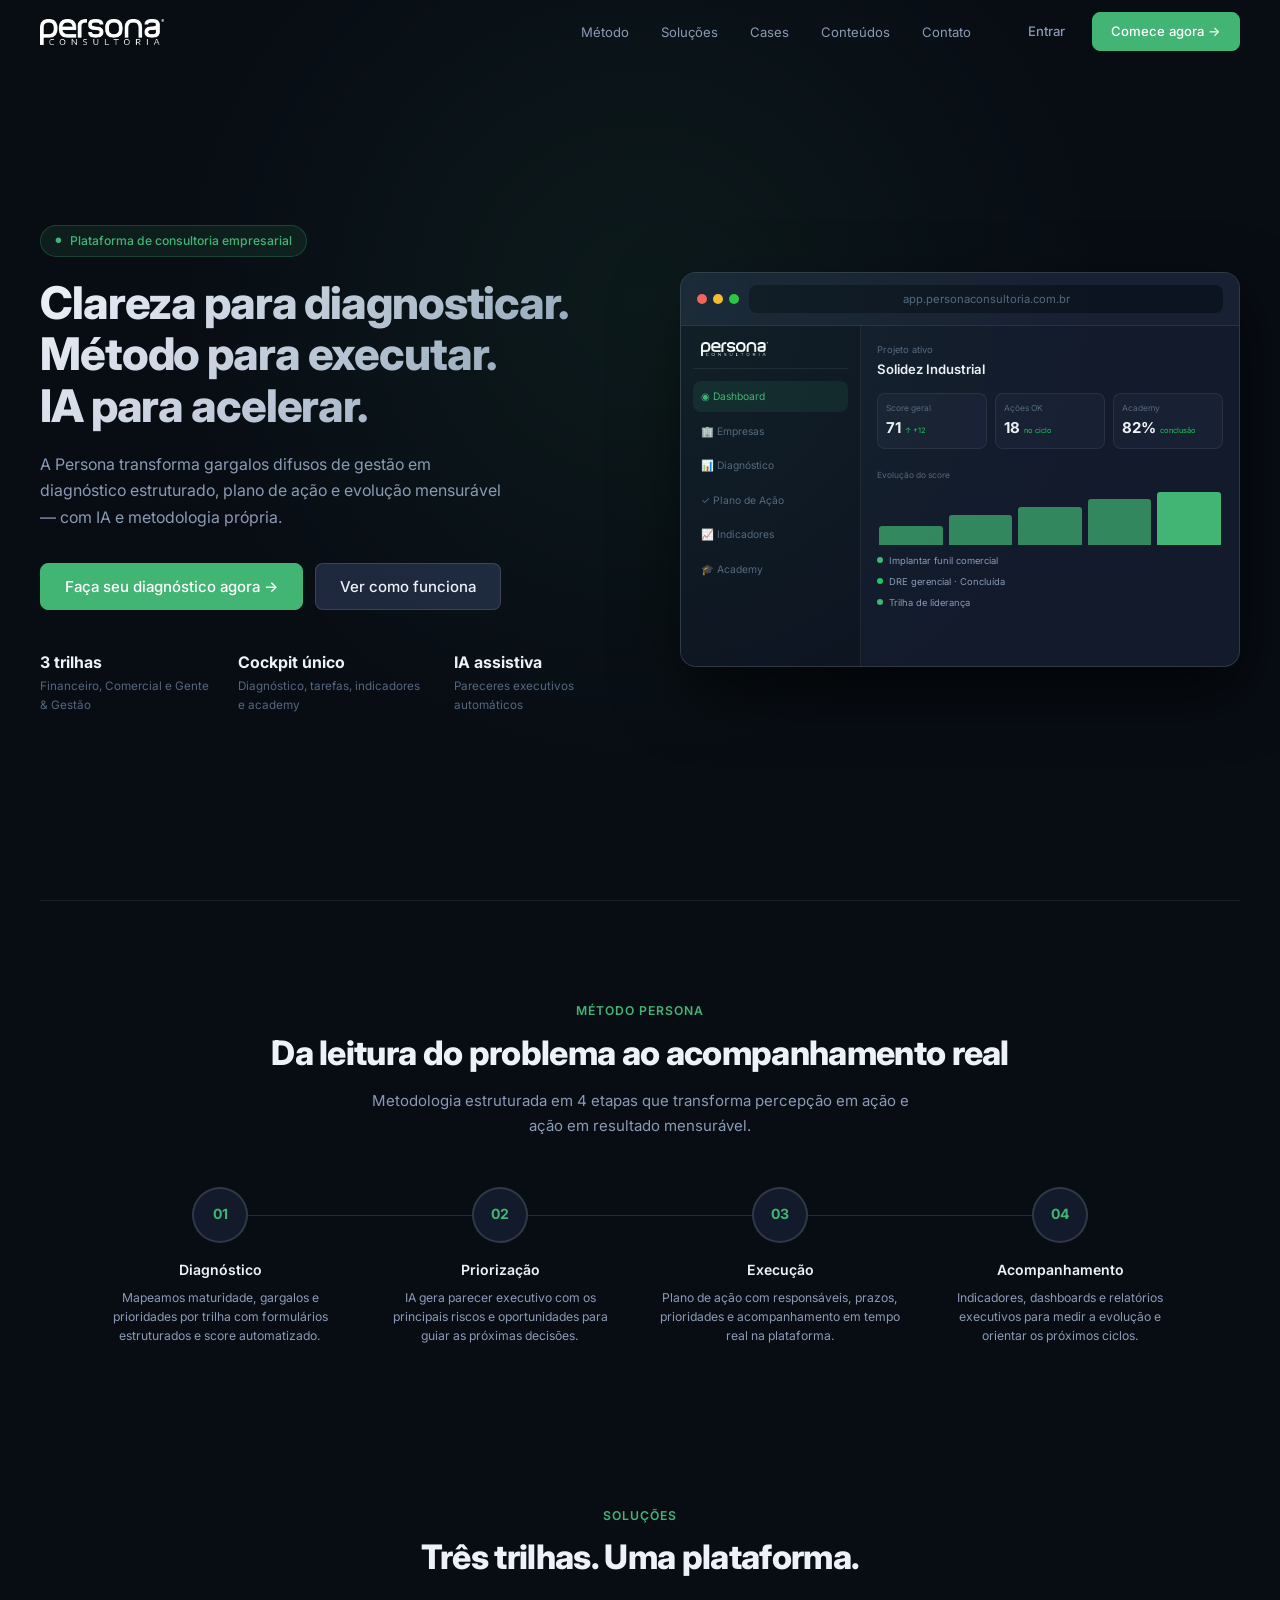
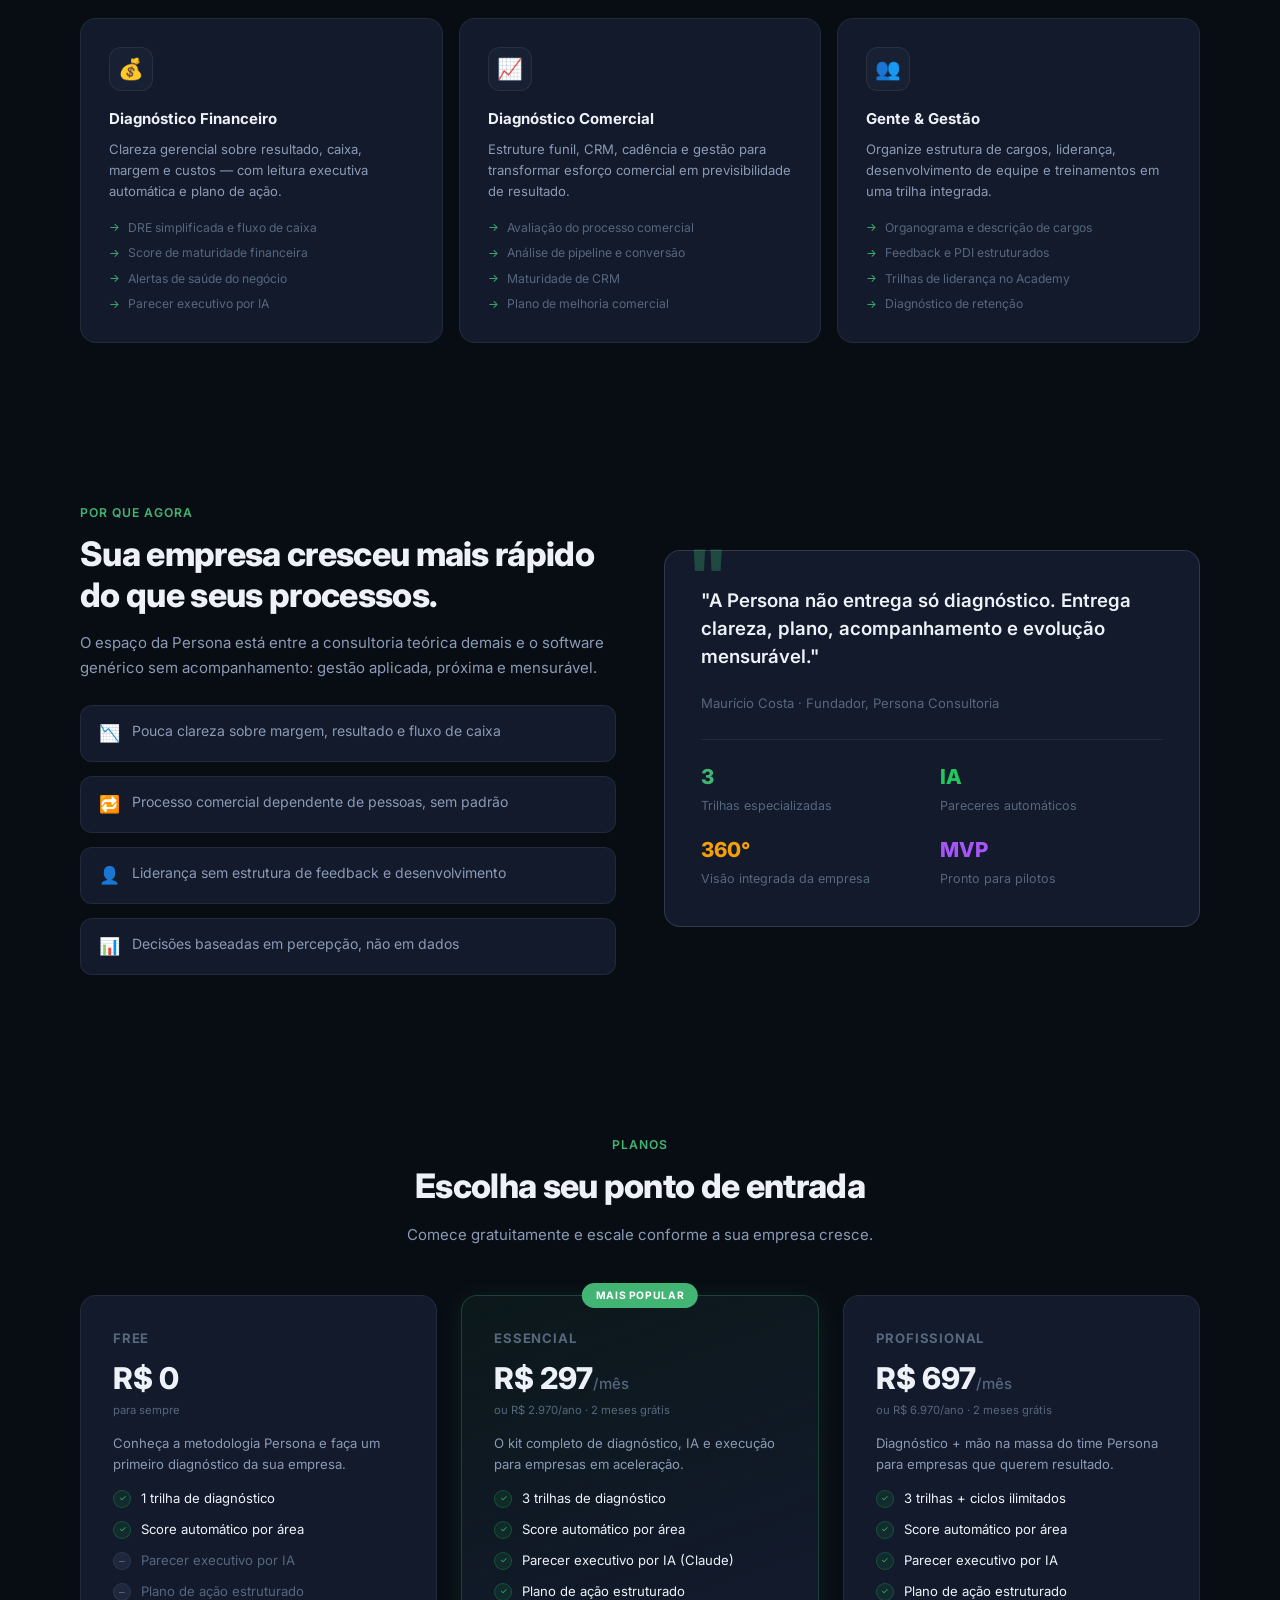
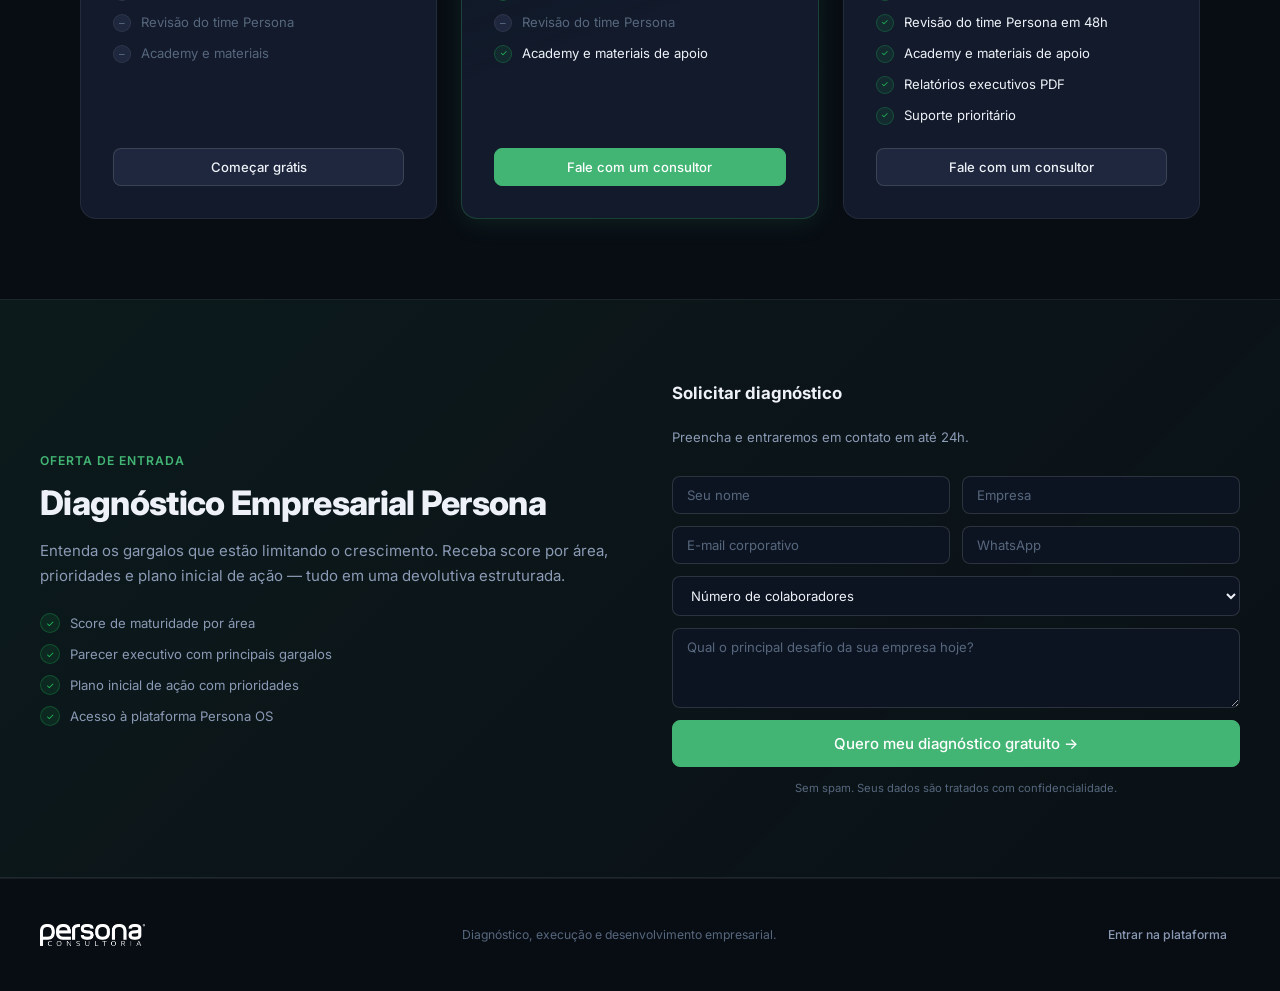
==== index.html @ 01ab0522 "Primeira versão" ====
<!DOCTYPE html>
<html lang="pt-BR">
<head>
  <meta charset="UTF-8" />
  <meta name="viewport" content="width=device-width, initial-scale=1.0" />
  <title>Persona Consultoria | Diagnóstico, Execução e Desenvolvimento Empresarial</title>
  <link rel="stylesheet" href="css/base.css" />
  <link rel="stylesheet" href="css/landing.css" />
</head>
<body class="landing-body">

  <nav class="nav" id="main-nav">
    <div class="nav-logo">
      <img src="logo-Consultoria-BRANCO.png" alt="Persona Consultoria" style="height:26px;width:auto" />
    </div>
    <div class="nav-links">
      <button class="nav-link">Método</button>
      <button class="nav-link">Soluções</button>
      <button class="nav-link">Cases</button>
      <button class="nav-link">Conteúdos</button>
      <button class="nav-link" onclick="document.getElementById('contato').scrollIntoView({behavior:'smooth'})">Contato</button>
    </div>
    <div class="nav-actions">
      <a class="btn btn-ghost" href="login.html">Entrar</a>
      <a class="btn btn-primary" href="#contato" onclick="document.getElementById('contato').scrollIntoView({behavior:'smooth'});return false;">Comece agora →</a>
    </div>
  </nav>

  <!-- HERO -->
  <section class="hero">
    <div class="hero-inner">
      <div>
        <div class="hero-eyebrow">Plataforma de consultoria empresarial</div>
        <h1 class="hero-h1">Clareza para diagnosticar.<br>Método para executar.<br>IA para acelerar.</h1>
        <p class="hero-sub">A Persona transforma gargalos difusos de gestão em diagnóstico estruturado, plano de ação e evolução mensurável — com IA e metodologia própria.</p>
        <div class="hero-actions">
          <a class="btn btn-primary btn-lg" href="#contato" onclick="document.getElementById('contato').scrollIntoView({behavior:'smooth'});return false;">Faça seu diagnóstico agora →</a>
          <button class="btn btn-secondary btn-lg" onclick="document.getElementById('metodo').scrollIntoView({behavior:'smooth'})">Ver como funciona</button>
        </div>
        <ul class="hero-metrics">
          <li><strong>3 trilhas</strong><span>Financeiro, Comercial e Gente & Gestão</span></li>
          <li><strong>Cockpit único</strong><span>Diagnóstico, tarefas, indicadores e academy</span></li>
          <li><strong>IA assistiva</strong><span>Pareceres executivos automáticos</span></li>
        </ul>
      </div>
      <div class="hero-panel">
        <div class="product-window">
          <div class="window-chrome">
            <div class="window-dots"><span></span><span></span><span></span></div>
            <div class="window-url">app.personaconsultoria.com.br</div>
          </div>
          <div class="window-body">
            <div class="mock-app">
              <aside class="mock-sidebar">
                <div class="mock-logo">
                  <img src="logo-Consultoria-BRANCO.png" alt="Persona" style="height:14px;width:auto" />
                </div>
                <div class="mock-nav-item active">◉ Dashboard</div>
                <div class="mock-nav-item">🏢 Empresas</div>
                <div class="mock-nav-item">📊 Diagnóstico</div>
                <div class="mock-nav-item">✓ Plano de Ação</div>
                <div class="mock-nav-item">📈 Indicadores</div>
                <div class="mock-nav-item">🎓 Academy</div>
              </aside>
              <div class="mock-content">
                <div class="mock-header">
                  <small>Projeto ativo</small>
                  <strong>Solidez Industrial</strong>
                </div>
                <div class="mock-stats">
                  <div class="mock-stat">
                    <small>Score geral</small>
                    <strong>71</strong>
                    <span>↑ +12</span>
                  </div>
                  <div class="mock-stat">
                    <small>Ações OK</small>
                    <strong>18</strong>
                    <span>no ciclo</span>
                  </div>
                  <div class="mock-stat">
                    <small>Academy</small>
                    <strong>82%</strong>
                    <span>conclusão</span>
                  </div>
                </div>
                <div class="mock-bar-chart">
                  <small>Evolução do score</small>
                  <div class="mock-bars">
                    <span style="height:32%"></span>
                    <span style="height:50%"></span>
                    <span style="height:63%"></span>
                    <span style="height:76%"></span>
                    <span style="height:88%"></span>
                  </div>
                </div>
                <div class="mock-task-list">
                  <div class="mock-task"><div class="mock-task-dot"></div>Implantar funil comercial</div>
                  <div class="mock-task"><div class="mock-task-dot" style="background:var(--green)"></div>DRE gerencial · Concluída</div>
                  <div class="mock-task"><div class="mock-task-dot"></div>Trilha de liderança</div>
                </div>
              </div>
            </div>
          </div>
        </div>
      </div>
    </div>
  </section>

  <!-- MÉTODO -->
  <div id="metodo"></div>
  <div style="max-width:1200px;margin:0 auto;padding:0 40px 20px;border-top:1px solid var(--border)"></div>
  <div class="section section-center">
    <div class="section-eyebrow">Método Persona</div>
    <h2 class="section-title">Da leitura do problema ao acompanhamento real</h2>
    <p class="section-sub">Metodologia estruturada em 4 etapas que transforma percepção em ação e ação em resultado mensurável.</p>
    <div class="method-steps">
      <div class="step">
        <div class="step-num">01</div>
        <h4>Diagnóstico</h4>
        <p>Mapeamos maturidade, gargalos e prioridades por trilha com formulários estruturados e score automatizado.</p>
      </div>
      <div class="step">
        <div class="step-num">02</div>
        <h4>Priorização</h4>
        <p>IA gera parecer executivo com os principais riscos e oportunidades para guiar as próximas decisões.</p>
      </div>
      <div class="step">
        <div class="step-num">03</div>
        <h4>Execução</h4>
        <p>Plano de ação com responsáveis, prazos, prioridades e acompanhamento em tempo real na plataforma.</p>
      </div>
      <div class="step">
        <div class="step-num">04</div>
        <h4>Acompanhamento</h4>
        <p>Indicadores, dashboards e relatórios executivos para medir a evolução e orientar os próximos ciclos.</p>
      </div>
    </div>
  </div>

  <!-- SOLUÇÕES -->
  <div class="section">
    <div class="section-eyebrow" style="text-align:center">Soluções</div>
    <h2 class="section-title" style="text-align:center">Três trilhas. Uma plataforma.</h2>
    <div class="solutions-grid">
      <div class="solution-card">
        <div class="solution-icon">💰</div>
        <h3>Diagnóstico Financeiro</h3>
        <p>Clareza gerencial sobre resultado, caixa, margem e custos — com leitura executiva automática e plano de ação.</p>
        <ul class="solution-features">
          <li>DRE simplificada e fluxo de caixa</li>
          <li>Score de maturidade financeira</li>
          <li>Alertas de saúde do negócio</li>
          <li>Parecer executivo por IA</li>
        </ul>
      </div>
      <div class="solution-card">
        <div class="solution-icon">📈</div>
        <h3>Diagnóstico Comercial</h3>
        <p>Estruture funil, CRM, cadência e gestão para transformar esforço comercial em previsibilidade de resultado.</p>
        <ul class="solution-features">
          <li>Avaliação do processo comercial</li>
          <li>Análise de pipeline e conversão</li>
          <li>Maturidade de CRM</li>
          <li>Plano de melhoria comercial</li>
        </ul>
      </div>
      <div class="solution-card">
        <div class="solution-icon">👥</div>
        <h3>Gente & Gestão</h3>
        <p>Organize estrutura de cargos, liderança, desenvolvimento de equipe e treinamentos em uma trilha integrada.</p>
        <ul class="solution-features">
          <li>Organograma e descrição de cargos</li>
          <li>Feedback e PDI estruturados</li>
          <li>Trilhas de liderança no Academy</li>
          <li>Diagnóstico de retenção</li>
        </ul>
      </div>
    </div>
  </div>

  <!-- POR QUE -->
  <div class="why-section">
    <div>
      <div class="section-eyebrow">Por que agora</div>
      <h2 class="section-title">Sua empresa cresceu mais rápido do que seus processos.</h2>
      <p style="color:var(--text-2);line-height:1.65;margin-bottom:20px">O espaço da Persona está entre a consultoria teórica demais e o software genérico sem acompanhamento: gestão aplicada, próxima e mensurável.</p>
      <ul class="why-pains">
        <li><span>📉</span>Pouca clareza sobre margem, resultado e fluxo de caixa</li>
        <li><span>🔁</span>Processo comercial dependente de pessoas, sem padrão</li>
        <li><span>👤</span>Liderança sem estrutura de feedback e desenvolvimento</li>
        <li><span>📊</span>Decisões baseadas em percepção, não em dados</li>
      </ul>
    </div>
    <div class="why-quote">
      <blockquote>"A Persona não entrega só diagnóstico. Entrega clareza, plano, acompanhamento e evolução mensurável."</blockquote>
      <cite>Maurício Costa · Fundador, Persona Consultoria</cite>
      <div style="margin-top:24px;padding-top:20px;border-top:1px solid var(--border)">
        <div style="display:grid;grid-template-columns:1fr 1fr;gap:16px">
          <div><strong style="font-size:1.375rem;font-weight:800;color:var(--accent)">3</strong><br><small style="color:var(--text-3)">Trilhas especializadas</small></div>
          <div><strong style="font-size:1.375rem;font-weight:800;color:var(--green)">IA</strong><br><small style="color:var(--text-3)">Pareceres automáticos</small></div>
          <div><strong style="font-size:1.375rem;font-weight:800;color:var(--yellow)">360°</strong><br><small style="color:var(--text-3)">Visão integrada da empresa</small></div>
          <div><strong style="font-size:1.375rem;font-weight:800;color:var(--purple)">MVP</strong><br><small style="color:var(--text-3)">Pronto para pilotos</small></div>
        </div>
      </div>
    </div>
  </div>

  <!-- PRICING -->
  <div class="pricing-section">
    <div class="section-eyebrow" style="text-align:center">Planos</div>
    <h2 class="section-title" style="text-align:center">Escolha seu ponto de entrada</h2>
    <p class="section-sub" style="text-align:center">Comece gratuitamente e escale conforme a sua empresa cresce.</p>
    <div class="pricing-grid">

      <div class="pricing-card">
        <div class="plan-name">Free</div>
        <div class="plan-price">R$ 0</div>
        <div class="plan-period">para sempre</div>
        <p class="plan-desc">Conheça a metodologia Persona e faça um primeiro diagnóstico da sua empresa.</p>
        <ul class="plan-features">
          <li class="ok">1 trilha de diagnóstico</li>
          <li class="ok">Score automático por área</li>
          <li class="no">Parecer executivo por IA</li>
          <li class="no">Plano de ação estruturado</li>
          <li class="no">Revisão do time Persona</li>
          <li class="no">Academy e materiais</li>
        </ul>
        <a class="btn btn-secondary" style="width:100%;justify-content:center" href="login.html">Começar grátis</a>
      </div>

      <div class="pricing-card featured">
        <div class="plan-badge">Mais popular</div>
        <div class="plan-name">Essencial</div>
        <div class="plan-price">R$ 297<span>/mês</span></div>
        <div class="plan-period">ou R$ 2.970/ano · 2 meses grátis</div>
        <p class="plan-desc">O kit completo de diagnóstico, IA e execução para empresas em aceleração.</p>
        <ul class="plan-features">
          <li class="ok">3 trilhas de diagnóstico</li>
          <li class="ok">Score automático por área</li>
          <li class="ok">Parecer executivo por IA (Claude)</li>
          <li class="ok">Plano de ação estruturado</li>
          <li class="no">Revisão do time Persona</li>
          <li class="ok">Academy e materiais de apoio</li>
        </ul>
        <a class="btn btn-primary" style="width:100%;justify-content:center" href="#contato" onclick="document.getElementById('contato').scrollIntoView({behavior:'smooth'});return false;">Fale com um consultor</a>
      </div>

      <div class="pricing-card">
        <div class="plan-name">Profissional</div>
        <div class="plan-price">R$ 697<span>/mês</span></div>
        <div class="plan-period">ou R$ 6.970/ano · 2 meses grátis</div>
        <p class="plan-desc">Diagnóstico + mão na massa do time Persona para empresas que querem resultado.</p>
        <ul class="plan-features">
          <li class="ok">3 trilhas + ciclos ilimitados</li>
          <li class="ok">Score automático por área</li>
          <li class="ok">Parecer executivo por IA</li>
          <li class="ok">Plano de ação estruturado</li>
          <li class="ok">Revisão do time Persona em 48h</li>
          <li class="ok">Academy e materiais de apoio</li>
          <li class="ok">Relatórios executivos PDF</li>
          <li class="ok">Suporte prioritário</li>
        </ul>
        <a class="btn btn-secondary" style="width:100%;justify-content:center" href="#contato" onclick="document.getElementById('contato').scrollIntoView({behavior:'smooth'});return false;">Fale com um consultor</a>
      </div>

    </div>
  </div>

  <!-- CTA BAND -->
  <div class="cta-band" id="contato">
    <div class="cta-inner">
      <div>
        <div class="section-eyebrow">Oferta de entrada</div>
        <h2 class="section-title">Diagnóstico Empresarial Persona</h2>
        <p style="color:var(--text-2);line-height:1.65;margin-bottom:24px">Entenda os gargalos que estão limitando o crescimento. Receba score por área, prioridades e plano inicial de ação — tudo em uma devolutiva estruturada.</p>
        <ul style="list-style:none;display:flex;flex-direction:column;gap:10px">
          <li style="display:flex;align-items:center;gap:10px;font-size:.875rem;color:var(--text-2)">
            <span style="width:20px;height:20px;background:var(--green-bg);border:1px solid var(--green-border);border-radius:50%;display:inline-flex;align-items:center;justify-content:center;font-size:.625rem;color:var(--green)">✓</span>
            Score de maturidade por área
          </li>
          <li style="display:flex;align-items:center;gap:10px;font-size:.875rem;color:var(--text-2)">
            <span style="width:20px;height:20px;background:var(--green-bg);border:1px solid var(--green-border);border-radius:50%;display:inline-flex;align-items:center;justify-content:center;font-size:.625rem;color:var(--green)">✓</span>
            Parecer executivo com principais gargalos
          </li>
          <li style="display:flex;align-items:center;gap:10px;font-size:.875rem;color:var(--text-2)">
            <span style="width:20px;height:20px;background:var(--green-bg);border:1px solid var(--green-border);border-radius:50%;display:inline-flex;align-items:center;justify-content:center;font-size:.625rem;color:var(--green)">✓</span>
            Plano inicial de ação com prioridades
          </li>
          <li style="display:flex;align-items:center;gap:10px;font-size:.875rem;color:var(--text-2)">
            <span style="width:20px;height:20px;background:var(--green-bg);border:1px solid var(--green-border);border-radius:50%;display:inline-flex;align-items:center;justify-content:center;font-size:.625rem;color:var(--green)">✓</span>
            Acesso à plataforma Persona OS
          </li>
        </ul>
      </div>
      <form class="cta-form" onsubmit="handleLeadForm(event)">
        <h3 style="font-size:1.125rem;font-weight:700;margin-bottom:8px">Solicitar diagnóstico</h3>
        <p style="font-size:.875rem;color:var(--text-2);margin-bottom:16px">Preencha e entraremos em contato em até 24h.</p>
        <div class="cta-form-row">
          <input class="form-input" type="text" placeholder="Seu nome" required />
          <input class="form-input" type="text" placeholder="Empresa" required />
        </div>
        <div class="cta-form-row">
          <input class="form-input" type="email" placeholder="E-mail corporativo" required />
          <input class="form-input" type="tel" placeholder="WhatsApp" />
        </div>
        <select class="form-input">
          <option value="">Número de colaboradores</option>
          <option>Até 10</option>
          <option>11 a 50</option>
          <option>51 a 150</option>
          <option>Acima de 150</option>
        </select>
        <textarea class="form-input" placeholder="Qual o principal desafio da sua empresa hoje?" rows="3"></textarea>
        <button type="submit" class="btn btn-primary btn-lg" style="width:100%;justify-content:center">Quero meu diagnóstico gratuito →</button>
        <p style="font-size:.75rem;color:var(--text-3);text-align:center">Sem spam. Seus dados são tratados com confidencialidade.</p>
      </form>
    </div>
  </div>

  <!-- FOOTER -->
  <footer class="footer">
    <div class="footer-logo">
      <img src="logo-Consultoria-BRANCO.png" alt="Persona Consultoria" style="height:22px;width:auto" />
    </div>
    <p>Diagnóstico, execução e desenvolvimento empresarial.</p>
    <div style="display:flex;gap:16px">
      <a class="btn btn-ghost btn-sm" href="login.html">Entrar na plataforma</a>
    </div>
  </footer>

  <div class="toast-container" id="toast-container"></div>

  <script>
    window.addEventListener('scroll', function() {
      var nav = document.getElementById('main-nav');
      nav.classList.toggle('scrolled', window.scrollY > 20);
    });

    function handleLeadForm(e) {
      e.preventDefault();
      var toast = document.createElement('div');
      toast.className = 'toast toast-success';
      toast.textContent = 'Recebemos sua solicitação! Entraremos em contato em até 24h.';
      document.getElementById('toast-container').appendChild(toast);
      setTimeout(function(){ toast.remove(); }, 5000);
      e.target.reset();
    }
  </script>
</body>
</html>
---- css/base.css ----
@import url('https://fonts.googleapis.com/css2?family=Inter:wght@300;400;500;600;700;800&display=swap');

:root {
  /* Backgrounds */
  --bg-0: #080d14;
  --bg-1: #0d1421;
  --bg-2: #121a2b;
  --bg-3: #182033;
  --bg-4: #1e273d;
  --bg-hover: rgba(255,255,255,0.04);

  /* Borders */
  --border: rgba(255,255,255,0.07);
  --border-strong: rgba(255,255,255,0.13);
  --border-accent: rgba(66,181,116,0.4);

  /* Text */
  --text-1: #eef2f8;
  --text-2: #8b9ab5;
  --text-3: #56677e;

  /* Accent — Persona green */
  --accent: #42b574;
  --accent-dim: #33a363;
  --accent-bg: rgba(66,181,116,0.1);
  --accent-border: rgba(66,181,116,0.25);

  /* Semantic */
  --green: #22c55e;
  --green-bg: rgba(34,197,94,0.1);
  --green-border: rgba(34,197,94,0.25);

  --yellow: #f59e0b;
  --yellow-bg: rgba(245,158,11,0.1);
  --yellow-border: rgba(245,158,11,0.25);

  --red: #ef4444;
  --red-bg: rgba(239,68,68,0.1);
  --red-border: rgba(239,68,68,0.25);

  --orange: #f97316;
  --orange-bg: rgba(249,115,22,0.1);
  --orange-border: rgba(249,115,22,0.25);

  --purple: #a855f7;
  --purple-bg: rgba(168,85,247,0.1);

  /* Typography */
  --font: 'Inter', -apple-system, BlinkMacSystemFont, sans-serif;

  /* Radius */
  --r-sm: 4px;
  --r: 8px;
  --r-lg: 12px;
  --r-xl: 16px;
  --r-full: 9999px;

  /* Shadows */
  --shadow: 0 4px 16px rgba(0,0,0,0.5);
  --shadow-lg: 0 8px 32px rgba(0,0,0,0.6);

  /* Transitions */
  --t: 150ms ease;
  --t-slow: 300ms ease;

  /* Layout */
  --sidebar-w: 240px;
  --header-h: 60px;
}

*, *::before, *::after { box-sizing: border-box; margin: 0; padding: 0; }

html { font-size: 15px; }

body {
  font-family: var(--font);
  background: var(--bg-0);
  color: var(--text-1);
  line-height: 1.6;
  -webkit-font-smoothing: antialiased;
}

a { color: inherit; text-decoration: none; }
button { cursor: pointer; font-family: var(--font); }
input, textarea, select { font-family: var(--font); }

/* Scrollbar */
::-webkit-scrollbar { width: 6px; height: 6px; }
::-webkit-scrollbar-track { background: transparent; }
::-webkit-scrollbar-thumb { background: var(--border-strong); border-radius: var(--r-full); }
::-webkit-scrollbar-thumb:hover { background: var(--text-3); }

/* Utilities */
.sr-only { position: absolute; width: 1px; height: 1px; overflow: hidden; clip: rect(0,0,0,0); }

.text-1 { color: var(--text-1); }
.text-2 { color: var(--text-2); }
.text-3 { color: var(--text-3); }
.text-accent { color: var(--accent); }
.text-green { color: var(--green); }
.text-yellow { color: var(--yellow); }
.text-red { color: var(--red); }
.text-orange { color: var(--orange); }

.fw-500 { font-weight: 500; }
.fw-600 { font-weight: 600; }
.fw-700 { font-weight: 700; }

.flex { display: flex; }
.flex-col { flex-direction: column; }
.items-center { align-items: center; }
.justify-between { justify-content: space-between; }
.gap-2 { gap: 8px; }
.gap-3 { gap: 12px; }
.gap-4 { gap: 16px; }

/* Buttons */
.btn {
  display: inline-flex;
  align-items: center;
  gap: 8px;
  padding: 9px 18px;
  border-radius: var(--r);
  font-size: 0.875rem;
  font-weight: 500;
  border: 1px solid transparent;
  transition: all var(--t);
  white-space: nowrap;
  line-height: 1.4;
}

.btn-primary {
  background: var(--accent);
  color: #fff;
  border-color: var(--accent);
}
.btn-primary:hover { background: #33a363; border-color: #33a363; transform: translateY(-1px); box-shadow: 0 4px 12px rgba(66,181,116,0.35); }

.btn-secondary {
  background: var(--bg-4);
  color: var(--text-1);
  border-color: var(--border-strong);
}
.btn-secondary:hover { background: var(--bg-hover); border-color: var(--border-accent); }

.btn-ghost {
  background: transparent;
  color: var(--text-2);
  border-color: transparent;
}
.btn-ghost:hover { background: var(--bg-hover); color: var(--text-1); }

.btn-danger {
  background: var(--red-bg);
  color: var(--red);
  border-color: var(--red-border);
}
.btn-danger:hover { background: var(--red); color: #fff; }

.btn-sm { padding: 6px 12px; font-size: 0.8125rem; }
.btn-lg { padding: 12px 24px; font-size: 1rem; }

.btn:disabled { opacity: 0.5; cursor: not-allowed; transform: none; }

/* Badges / Pills */
.badge {
  display: inline-flex;
  align-items: center;
  gap: 4px;
  padding: 3px 10px;
  border-radius: var(--r-full);
  font-size: 0.75rem;
  font-weight: 500;
  border: 1px solid transparent;
}
.badge-green { background: var(--green-bg); color: var(--green); border-color: var(--green-border); }
.badge-yellow { background: var(--yellow-bg); color: var(--yellow); border-color: var(--yellow-border); }
.badge-red { background: var(--red-bg); color: var(--red); border-color: var(--red-border); }
.badge-orange { background: var(--orange-bg); color: var(--orange); border-color: var(--orange-border); }
.badge-blue { background: var(--accent-bg); color: var(--accent); border-color: var(--accent-border); }
.badge-purple { background: var(--purple-bg); color: var(--purple); }
.badge-neutral { background: var(--bg-4); color: var(--text-2); border-color: var(--border); }

/* Cards */
.card {
  background: var(--bg-2);
  border: 1px solid var(--border);
  border-radius: var(--r-lg);
  padding: 20px;
}
.card:hover { border-color: var(--border-strong); }

/* Form elements */
.form-group { display: flex; flex-direction: column; gap: 6px; margin-bottom: 16px; }
.form-label { font-size: 0.8125rem; font-weight: 500; color: var(--text-2); }
.form-input {
  background: var(--bg-1);
  border: 1px solid var(--border-strong);
  border-radius: var(--r);
  padding: 10px 14px;
  color: var(--text-1);
  font-size: 0.875rem;
  transition: border-color var(--t);
  outline: none;
  width: 100%;
}
.form-input:focus { border-color: var(--accent); box-shadow: 0 0 0 3px var(--accent-bg); }
.form-input::placeholder { color: var(--text-3); }

select.form-input { cursor: pointer; }
select.form-input option { background: var(--bg-2); }

textarea.form-input { resize: vertical; min-height: 80px; }

/* Table */
.table-wrap { overflow-x: auto; }
table { width: 100%; border-collapse: collapse; }
th {
  text-align: left;
  padding: 10px 16px;
  font-size: 0.75rem;
  font-weight: 600;
  color: var(--text-3);
  text-transform: uppercase;
  letter-spacing: 0.05em;
  border-bottom: 1px solid var(--border);
}
td {
  padding: 12px 16px;
  font-size: 0.875rem;
  border-bottom: 1px solid var(--border);
  color: var(--text-1);
}
tr:last-child td { border-bottom: none; }
tr:hover td { background: var(--bg-hover); }

/* Progress */
.progress-bar {
  height: 6px;
  background: var(--bg-4);
  border-radius: var(--r-full);
  overflow: hidden;
}
.progress-fill {
  height: 100%;
  border-radius: var(--r-full);
  background: var(--accent);
  transition: width 0.5s ease;
}
.progress-fill.green { background: var(--green); }
.progress-fill.yellow { background: var(--yellow); }
.progress-fill.red { background: var(--red); }

/* Modal */
.modal-backdrop {
  position: fixed;
  inset: 0;
  background: rgba(0,0,0,0.7);
  backdrop-filter: blur(4px);
  z-index: 100;
  display: flex;
  align-items: center;
  justify-content: center;
  padding: 24px;
}
.modal {
  background: var(--bg-2);
  border: 1px solid var(--border-strong);
  border-radius: var(--r-xl);
  width: 100%;
  max-width: 520px;
  box-shadow: var(--shadow-lg);
  max-height: 90vh;
  overflow-y: auto;
}
.modal-header {
  display: flex;
  align-items: center;
  justify-content: space-between;
  padding: 20px 24px;
  border-bottom: 1px solid var(--border);
}
.modal-header h3 { font-size: 1rem; font-weight: 600; }
.modal-body { padding: 24px; }
.modal-footer {
  display: flex;
  gap: 8px;
  justify-content: flex-end;
  padding: 16px 24px;
  border-top: 1px solid var(--border);
}

/* Toast */
.toast-container {
  position: fixed;
  bottom: 24px;
  right: 24px;
  z-index: 200;
  display: flex;
  flex-direction: column;
  gap: 8px;
}
.toast {
  padding: 12px 16px;
  border-radius: var(--r-lg);
  font-size: 0.875rem;
  font-weight: 500;
  border: 1px solid;
  box-shadow: var(--shadow);
  animation: slideIn 0.2s ease;
  max-width: 360px;
}
.toast-success { background: var(--green-bg); color: var(--green); border-color: var(--green-border); }
.toast-error { background: var(--red-bg); color: var(--red); border-color: var(--red-border); }
.toast-info { background: var(--accent-bg); color: var(--accent); border-color: var(--accent-border); }

@keyframes slideIn {
  from { transform: translateX(100%); opacity: 0; }
  to { transform: translateX(0); opacity: 1; }
}

/* Divider */
.divider { border: none; border-top: 1px solid var(--border); margin: 16px 0; }

/* Loading spinner */
.spinner {
  width: 20px; height: 20px;
  border: 2px solid var(--border);
  border-top-color: var(--accent);
  border-radius: 50%;
  animation: spin 0.7s linear infinite;
  display: inline-block;
}
@keyframes spin { to { transform: rotate(360deg); } }

/* Empty state */
.empty-state {
  text-align: center;
  padding: 48px 24px;
  color: var(--text-3);
}
.empty-state .icon { font-size: 2.5rem; margin-bottom: 12px; }
.empty-state h4 { font-size: 0.9375rem; font-weight: 600; color: var(--text-2); margin-bottom: 6px; }
.empty-state p { font-size: 0.875rem; }
---- css/landing.css ----
/* ===== LANDING PAGE STYLES ===== */

.landing-body { overflow-x: hidden; }

/* NAV */
.nav {
  position: fixed;
  top: 0;
  left: 0;
  right: 0;
  z-index: 50;
  height: 64px;
  display: flex;
  align-items: center;
  padding: 0 40px;
  border-bottom: 1px solid transparent;
  transition: all var(--t-slow);
}
.nav.scrolled {
  background: rgba(8,13,20,0.92);
  backdrop-filter: blur(12px);
  border-bottom-color: var(--border);
}
.nav-logo {
  display: flex;
  align-items: center;
  gap: 10px;
  font-weight: 700;
  font-size: 1rem;
}
.nav-logo-mark {
  width: 32px; height: 32px;
  background: var(--accent);
  border-radius: 8px;
  display: flex;
  align-items: center;
  justify-content: center;
  font-weight: 800;
  font-size: 0.875rem;
  color: #fff;
}
.nav-links {
  display: flex;
  align-items: center;
  gap: 4px;
  margin-left: auto;
  margin-right: 24px;
}
.nav-link {
  padding: 6px 14px;
  font-size: 0.875rem;
  color: var(--text-2);
  border-radius: var(--r);
  transition: color var(--t);
  background: none;
  border: none;
}
.nav-link:hover { color: var(--text-1); }
.nav-actions { display: flex; gap: 8px; }

/* HERO */
.hero {
  min-height: 100vh;
  display: flex;
  align-items: center;
  padding: 120px 40px 80px;
  position: relative;
  overflow: hidden;
}
.hero::before {
  content: '';
  position: absolute;
  top: -200px; left: 50%;
  transform: translateX(-50%);
  width: 1000px; height: 1000px;
  background: radial-gradient(ellipse at center, rgba(66,181,116,0.08) 0%, transparent 65%);
  pointer-events: none;
}
.hero-inner {
  max-width: 1200px;
  margin: 0 auto;
  display: grid;
  grid-template-columns: 1fr 1fr;
  gap: 80px;
  align-items: center;
  width: 100%;
}
.hero-eyebrow {
  display: inline-flex;
  align-items: center;
  gap: 8px;
  background: var(--accent-bg);
  border: 1px solid var(--accent-border);
  padding: 5px 14px;
  border-radius: var(--r-full);
  font-size: 0.8125rem;
  font-weight: 500;
  color: var(--accent);
  margin-bottom: 20px;
}
.hero-eyebrow::before { content: '●'; font-size: 0.5rem; }
.hero-h1 {
  font-size: 3rem;
  font-weight: 800;
  line-height: 1.15;
  letter-spacing: -0.025em;
  margin-bottom: 20px;
  background: linear-gradient(135deg, #eef2f8 0%, #8b9ab5 100%);
  -webkit-background-clip: text;
  -webkit-text-fill-color: transparent;
  background-clip: text;
}
.hero-sub {
  font-size: 1.0625rem;
  color: var(--text-2);
  line-height: 1.65;
  margin-bottom: 32px;
  max-width: 480px;
}
.hero-actions { display: flex; gap: 12px; flex-wrap: wrap; margin-bottom: 40px; }
.hero-metrics {
  display: flex;
  gap: 28px;
  list-style: none;
}
.hero-metrics li {
  display: flex;
  flex-direction: column;
  gap: 2px;
}
.hero-metrics strong {
  font-size: 1.0625rem;
  font-weight: 700;
  color: var(--text-1);
}
.hero-metrics span {
  font-size: 0.78rem;
  color: var(--text-3);
}

/* Product window mockup */
.product-window {
  background: var(--bg-2);
  border: 1px solid var(--border-strong);
  border-radius: var(--r-xl);
  overflow: hidden;
  box-shadow: 0 24px 64px rgba(0,0,0,0.7);
}
.window-chrome {
  background: var(--bg-3);
  padding: 12px 16px;
  display: flex;
  align-items: center;
  gap: 10px;
  border-bottom: 1px solid var(--border);
}
.window-dots { display: flex; gap: 6px; }
.window-dots span {
  width: 10px; height: 10px;
  border-radius: 50%;
}
.window-dots span:nth-child(1) { background: #ff5f56; }
.window-dots span:nth-child(2) { background: #ffbd2e; }
.window-dots span:nth-child(3) { background: #27c93f; }
.window-url {
  flex: 1;
  background: var(--bg-1);
  border-radius: var(--r);
  padding: 5px 12px;
  font-size: 0.75rem;
  color: var(--text-3);
  text-align: center;
}
.window-body { padding: 0; }
.mock-app {
  display: grid;
  grid-template-columns: 180px 1fr;
  height: 340px;
}
.mock-sidebar {
  background: var(--bg-1);
  border-right: 1px solid var(--border);
  padding: 16px 12px;
  display: flex;
  flex-direction: column;
  gap: 4px;
}
.mock-logo {
  display: flex;
  align-items: center;
  gap: 8px;
  padding: 0 8px 12px;
  border-bottom: 1px solid var(--border);
  margin-bottom: 8px;
}
.mock-logo-mark {
  width: 24px; height: 24px;
  background: var(--accent);
  border-radius: 6px;
  display: flex;
  align-items: center;
  justify-content: center;
  font-size: 0.625rem;
  font-weight: 800;
  color: #fff;
}
.mock-logo span { font-size: 0.75rem; font-weight: 700; }
.mock-nav-item {
  padding: 7px 8px;
  border-radius: var(--r);
  font-size: 0.6875rem;
  color: var(--text-3);
  display: flex;
  align-items: center;
  gap: 6px;
}
.mock-nav-item.active { background: var(--accent-bg); color: var(--accent); }
.mock-content { padding: 16px; overflow: hidden; }
.mock-header { margin-bottom: 12px; }
.mock-header small { font-size: 0.625rem; color: var(--text-3); display: block; }
.mock-header strong { font-size: 0.875rem; font-weight: 600; }
.mock-stats { display: grid; grid-template-columns: repeat(3, 1fr); gap: 8px; margin-bottom: 12px; }
.mock-stat {
  background: var(--bg-3);
  border: 1px solid var(--border);
  border-radius: var(--r);
  padding: 8px;
}
.mock-stat small { font-size: 0.5625rem; color: var(--text-3); display: block; }
.mock-stat strong { font-size: 1rem; font-weight: 700; }
.mock-stat span { font-size: 0.5rem; color: var(--green); }
.mock-bar-chart { height: 80px; position: relative; }
.mock-bar-chart small { font-size: 0.5625rem; color: var(--text-3); }
.mock-bars {
  display: flex;
  align-items: flex-end;
  gap: 6px;
  height: 60px;
  padding: 0 2px;
}
.mock-bars span {
  flex: 1;
  background: var(--accent);
  border-radius: 3px 3px 0 0;
  opacity: 0.7;
  transition: opacity 0.2s;
}
.mock-bars span:last-child { opacity: 1; }
.mock-task-list { margin-top: 12px; display: flex; flex-direction: column; gap: 6px; }
.mock-task {
  display: flex;
  align-items: center;
  gap: 6px;
  font-size: 0.625rem;
  color: var(--text-2);
}
.mock-task-dot {
  width: 6px; height: 6px;
  border-radius: 50%;
  background: var(--accent);
  flex-shrink: 0;
}

/* SECTIONS */
.section { padding: 80px 40px; max-width: 1200px; margin: 0 auto; }
.section-lg { padding: 100px 40px; }
.section-center { text-align: center; }
.section-eyebrow {
  font-size: 0.8125rem;
  font-weight: 600;
  color: var(--accent);
  text-transform: uppercase;
  letter-spacing: 0.08em;
  margin-bottom: 12px;
}
.section-title {
  font-size: 2.25rem;
  font-weight: 800;
  letter-spacing: -0.02em;
  line-height: 1.2;
  margin-bottom: 16px;
}
.section-sub {
  font-size: 1rem;
  color: var(--text-2);
  line-height: 1.65;
  max-width: 540px;
  margin: 0 auto 48px;
}

/* METHOD STEPS */
.method-steps {
  display: grid;
  grid-template-columns: repeat(4, 1fr);
  gap: 0;
  margin-top: 48px;
  position: relative;
}
.method-steps::before {
  content: '';
  position: absolute;
  top: 28px;
  left: 12.5%;
  right: 12.5%;
  height: 1px;
  background: var(--border-strong);
  z-index: 0;
}
.step {
  display: flex;
  flex-direction: column;
  align-items: center;
  text-align: center;
  padding: 0 20px;
  position: relative;
  z-index: 1;
}
.step-num {
  width: 56px; height: 56px;
  background: var(--bg-2);
  border: 2px solid var(--border-strong);
  border-radius: 50%;
  display: flex;
  align-items: center;
  justify-content: center;
  font-size: 0.9375rem;
  font-weight: 700;
  color: var(--accent);
  margin-bottom: 16px;
  transition: all var(--t-slow);
}
.step:hover .step-num {
  background: var(--accent);
  border-color: var(--accent);
  color: #fff;
  box-shadow: 0 0 0 8px var(--accent-bg);
}
.step h4 { font-size: 0.9375rem; font-weight: 600; margin-bottom: 8px; }
.step p { font-size: 0.8125rem; color: var(--text-2); line-height: 1.55; }

/* SOLUTIONS */
.solutions-grid {
  display: grid;
  grid-template-columns: repeat(3, 1fr);
  gap: 16px;
  margin-top: 40px;
}
.solution-card {
  background: var(--bg-2);
  border: 1px solid var(--border);
  border-radius: var(--r-xl);
  padding: 28px;
  transition: all var(--t-slow);
  position: relative;
  overflow: hidden;
}
.solution-card::before {
  content: '';
  position: absolute;
  inset: 0;
  background: linear-gradient(135deg, var(--accent-bg) 0%, transparent 60%);
  opacity: 0;
  transition: opacity var(--t-slow);
}
.solution-card:hover { border-color: var(--accent-border); transform: translateY(-4px); box-shadow: var(--shadow-lg); }
.solution-card:hover::before { opacity: 1; }
.solution-icon {
  width: 44px; height: 44px;
  border-radius: var(--r-lg);
  display: flex;
  align-items: center;
  justify-content: center;
  font-size: 1.375rem;
  margin-bottom: 16px;
  background: var(--bg-3);
  border: 1px solid var(--border);
}
.solution-card h3 { font-size: 1rem; font-weight: 700; margin-bottom: 8px; }
.solution-card p { font-size: 0.875rem; color: var(--text-2); line-height: 1.6; margin-bottom: 16px; }
.solution-features { list-style: none; display: flex; flex-direction: column; gap: 6px; }
.solution-features li {
  font-size: 0.8125rem;
  color: var(--text-3);
  display: flex;
  align-items: center;
  gap: 8px;
}
.solution-features li::before { content: '→'; color: var(--accent); font-size: 0.75rem; }

/* WHY SECTION */
.why-section {
  display: grid;
  grid-template-columns: 1fr 1fr;
  gap: 48px;
  align-items: center;
  padding: 80px 40px;
  max-width: 1200px;
  margin: 0 auto;
}
.why-pains { list-style: none; display: flex; flex-direction: column; gap: 14px; margin-top: 24px; }
.why-pains li {
  display: flex;
  align-items: flex-start;
  gap: 12px;
  font-size: 0.9375rem;
  color: var(--text-2);
  padding: 14px 18px;
  background: var(--bg-2);
  border: 1px solid var(--border);
  border-radius: var(--r-lg);
  transition: border-color var(--t);
}
.why-pains li:hover { border-color: var(--red-border); }
.why-pains li span { font-size: 1.125rem; flex-shrink: 0; }
.why-quote {
  background: var(--bg-2);
  border: 1px solid var(--border-strong);
  border-radius: var(--r-xl);
  padding: 36px;
  position: relative;
}
.why-quote::before {
  content: '"';
  position: absolute;
  top: -12px;
  left: 24px;
  font-size: 5rem;
  line-height: 1;
  color: var(--accent);
  font-weight: 800;
  opacity: 0.3;
}
.why-quote blockquote {
  font-size: 1.25rem;
  font-weight: 600;
  line-height: 1.5;
  margin-bottom: 20px;
  color: var(--text-1);
}
.why-quote cite { font-size: 0.875rem; color: var(--text-3); font-style: normal; }

/* CTA BAND */
.cta-band {
  background: linear-gradient(135deg, rgba(66,181,116,0.08) 0%, rgba(66,181,116,0.02) 100%);
  border-top: 1px solid var(--border);
  border-bottom: 1px solid var(--border);
  padding: 80px 40px;
}
.cta-inner {
  max-width: 1200px;
  margin: 0 auto;
  display: grid;
  grid-template-columns: 1fr 1fr;
  gap: 64px;
  align-items: center;
}
.cta-form { display: flex; flex-direction: column; gap: 12px; }
.cta-form-row { display: grid; grid-template-columns: 1fr 1fr; gap: 12px; }

/* FOOTER */
.footer {
  border-top: 1px solid var(--border);
  padding: 40px;
  display: flex;
  align-items: center;
  justify-content: space-between;
}
.footer-logo {
  display: flex;
  align-items: center;
  gap: 10px;
  font-weight: 700;
}
.footer p { font-size: 0.8125rem; color: var(--text-3); }

/* PRICING */
.pricing-section {
  padding: 80px 40px;
  max-width: 1200px;
  margin: 0 auto;
}
.pricing-grid {
  display: grid;
  grid-template-columns: repeat(3, 1fr);
  gap: 24px;
}
.pricing-card {
  background: var(--bg-2);
  border: 1px solid var(--border);
  border-radius: var(--r-xl);
  padding: 32px;
  display: flex;
  flex-direction: column;
  gap: 14px;
  position: relative;
  transition: border-color var(--t-slow), box-shadow var(--t-slow);
}
.pricing-card:hover { border-color: var(--border-strong); box-shadow: 0 8px 32px rgba(0,0,0,0.4); }
.pricing-card.featured {
  border-color: var(--accent-border);
  background: linear-gradient(160deg, rgba(66,181,116,0.07) 0%, var(--bg-2) 60%);
  box-shadow: 0 4px 24px rgba(66,181,116,0.12);
}
.plan-badge {
  position: absolute;
  top: -13px;
  left: 50%;
  transform: translateX(-50%);
  background: var(--accent);
  color: #fff;
  font-size: .6875rem;
  font-weight: 700;
  text-transform: uppercase;
  letter-spacing: .06em;
  padding: 4px 14px;
  border-radius: var(--r-full);
  white-space: nowrap;
}
.plan-name {
  font-size: .875rem;
  font-weight: 700;
  color: var(--text-3);
  text-transform: uppercase;
  letter-spacing: .06em;
}
.plan-price {
  font-size: 2rem;
  font-weight: 800;
  line-height: 1;
  color: var(--text-1);
}
.plan-price span { font-size: 1rem; font-weight: 500; color: var(--text-3); }
.plan-period { font-size: .75rem; color: var(--text-3); margin-top: -6px; }
.plan-desc { font-size: .875rem; color: var(--text-2); line-height: 1.55; }
.plan-features { list-style: none; display: flex; flex-direction: column; gap: 10px; flex: 1; margin-bottom: 8px; }
.plan-features li {
  display: flex;
  align-items: center;
  gap: 10px;
  font-size: .875rem;
}
.plan-features li.ok { color: var(--text-1); }
.plan-features li.no { color: var(--text-3); }
.plan-features li::before {
  content: '';
  width: 18px; height: 18px;
  border-radius: 50%;
  display: inline-flex;
  align-items: center;
  justify-content: center;
  font-size: .5625rem;
  flex-shrink: 0;
}
.plan-features li.ok::before {
  content: '✓';
  background: var(--green-bg);
  border: 1px solid var(--green-border);
  color: var(--green);
}
.plan-features li.no::before {
  content: '–';
  background: var(--bg-4);
  border: 1px solid var(--border);
  color: var(--text-3);
  font-size: .75rem;
}

/* Responsive */
@media (max-width: 900px) {
  .hero-inner { grid-template-columns: 1fr; }
  .hero-panel { display: none; }
  .method-steps { grid-template-columns: repeat(2, 1fr); gap: 24px; }
  .method-steps::before { display: none; }
  .solutions-grid { grid-template-columns: 1fr; }
  .why-section { grid-template-columns: 1fr; }
  .cta-inner { grid-template-columns: 1fr; }
  .pricing-grid { grid-template-columns: 1fr; }
  .nav-links { display: none; }
  .hero { padding: 100px 24px 60px; }
  .hero-h1 { font-size: 2.25rem; }
}
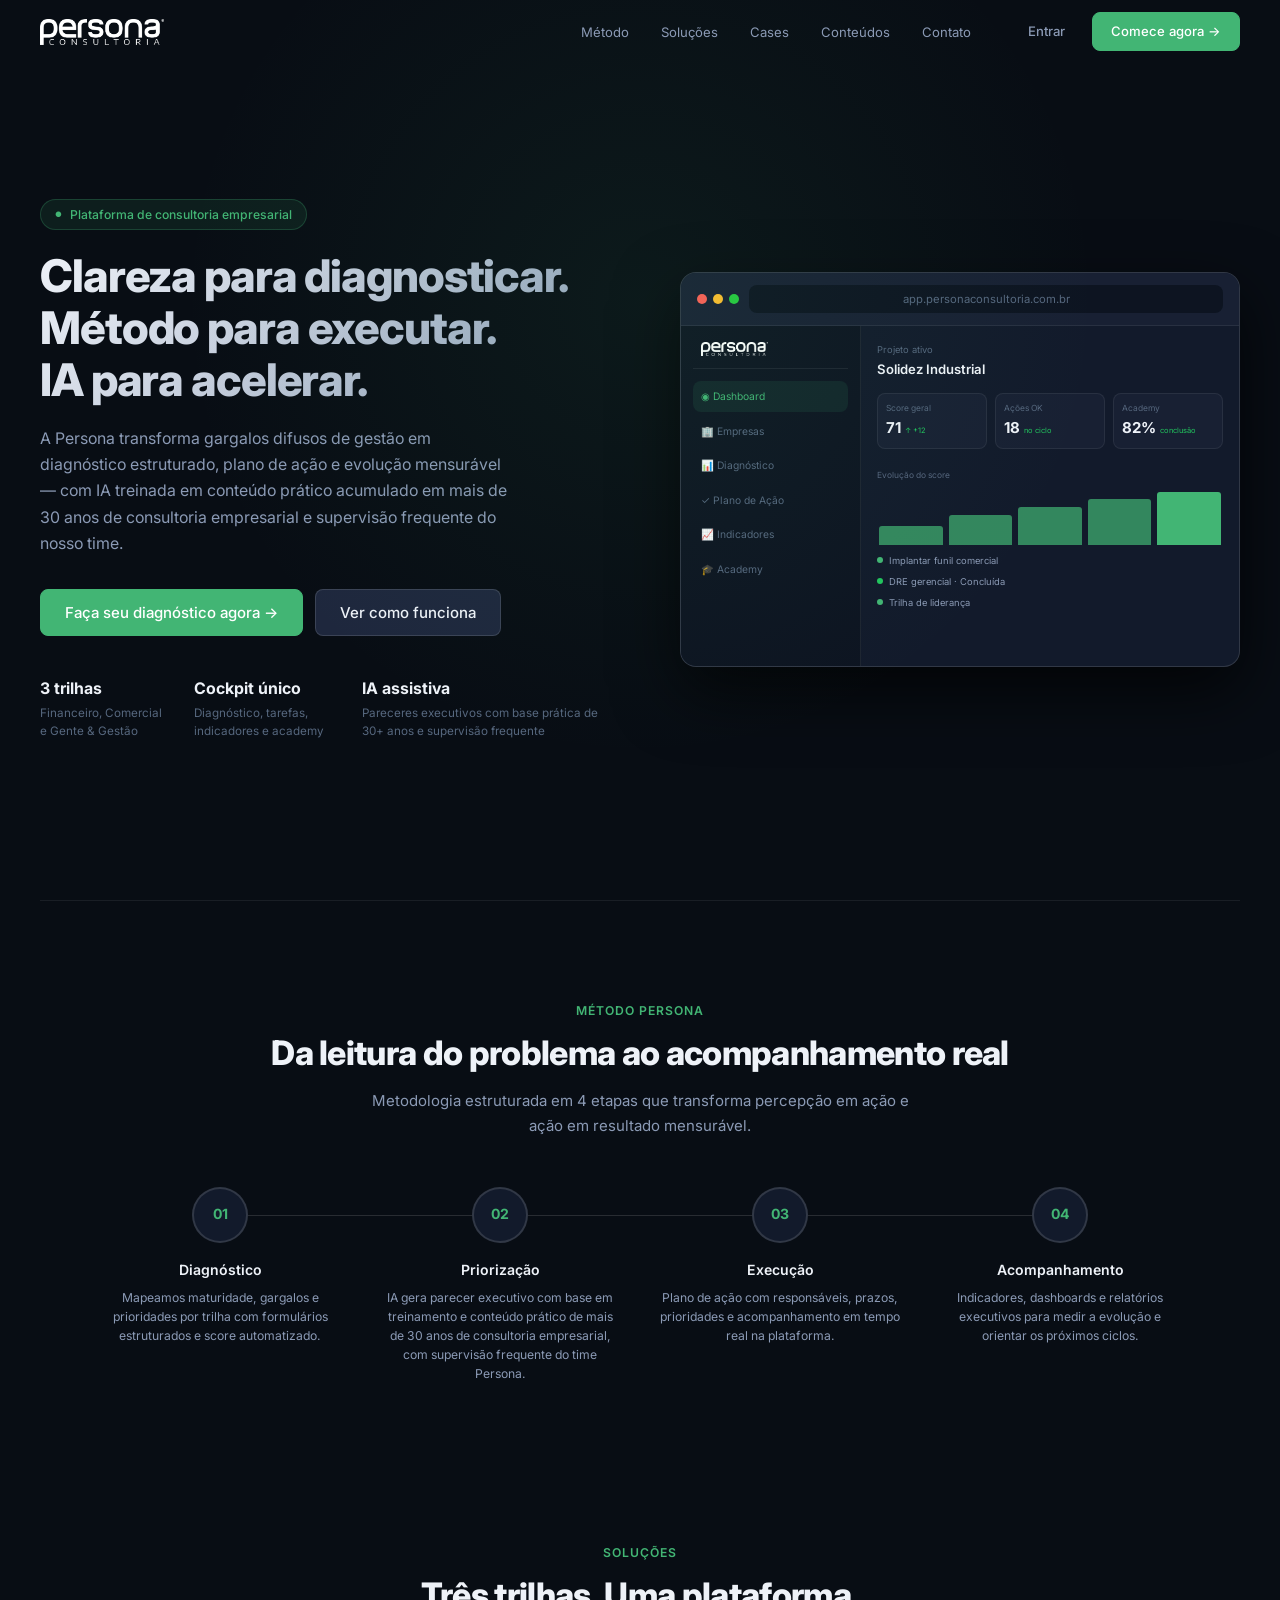
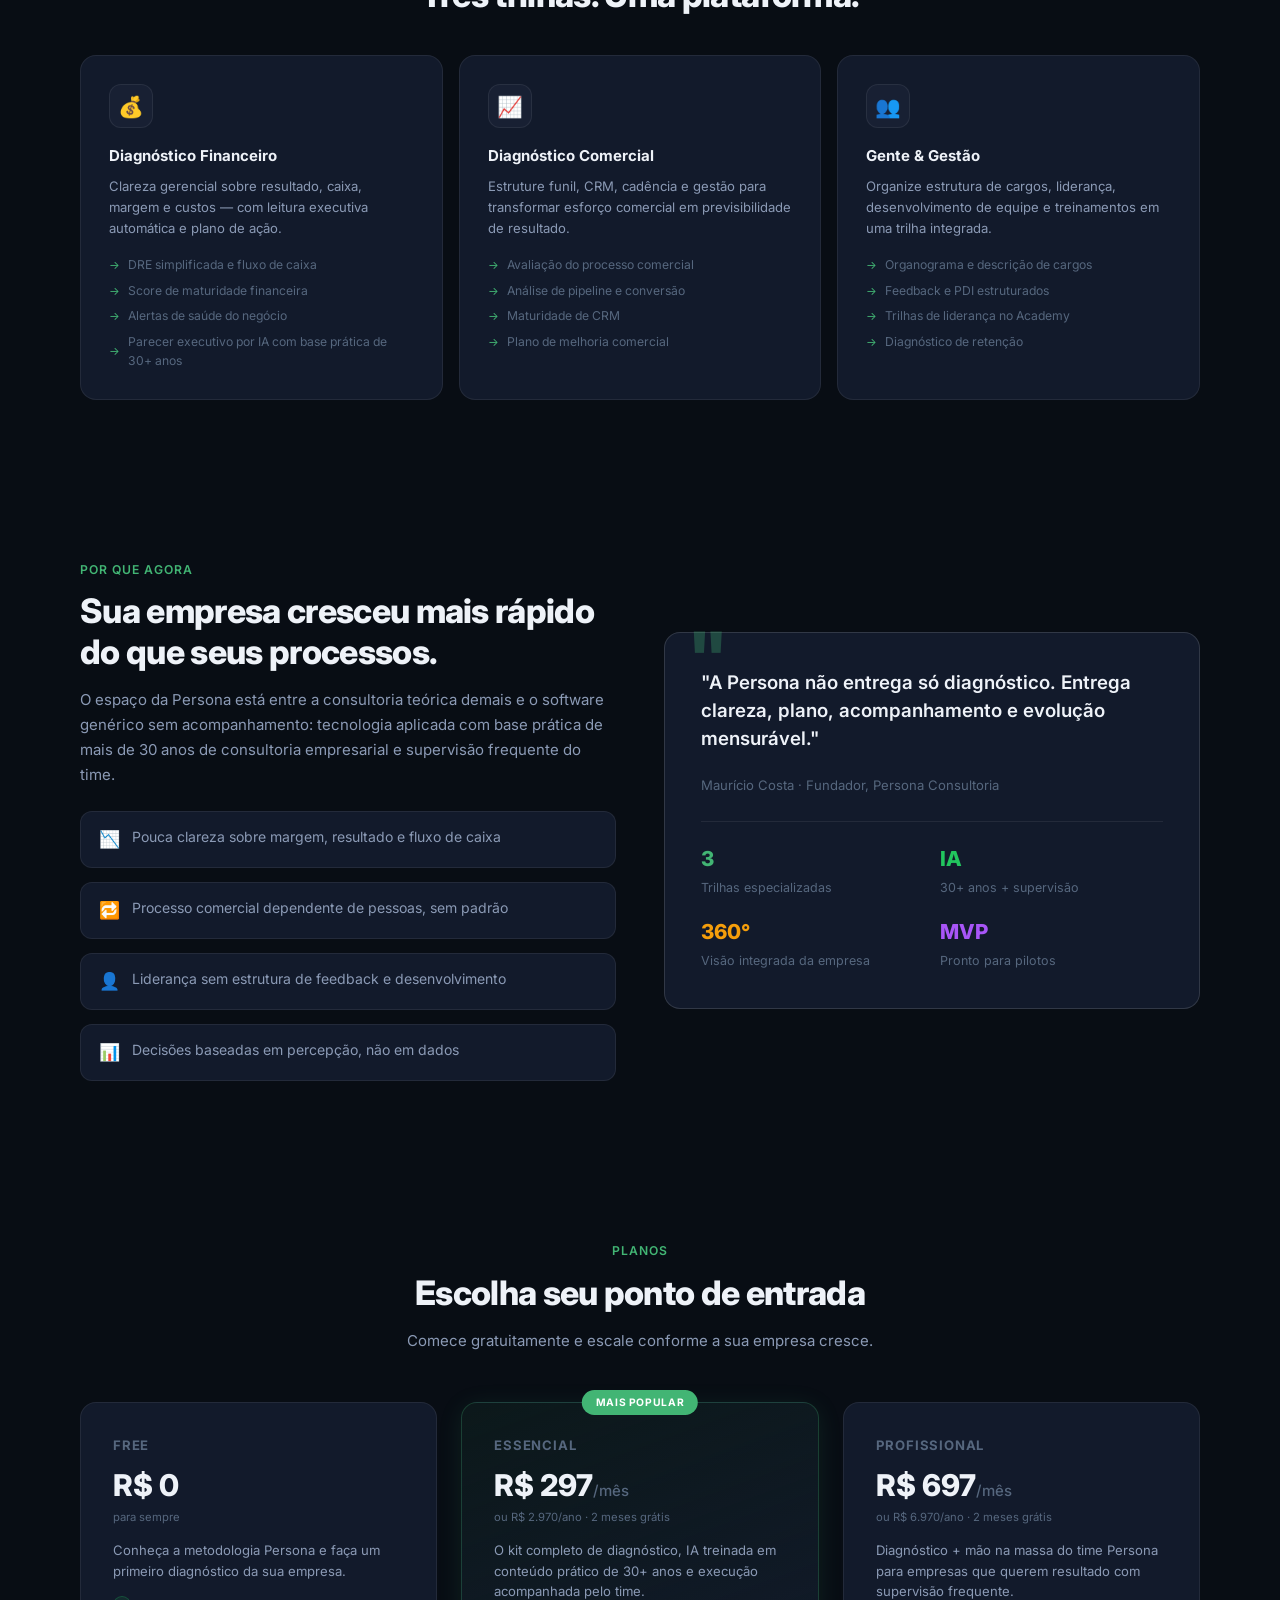
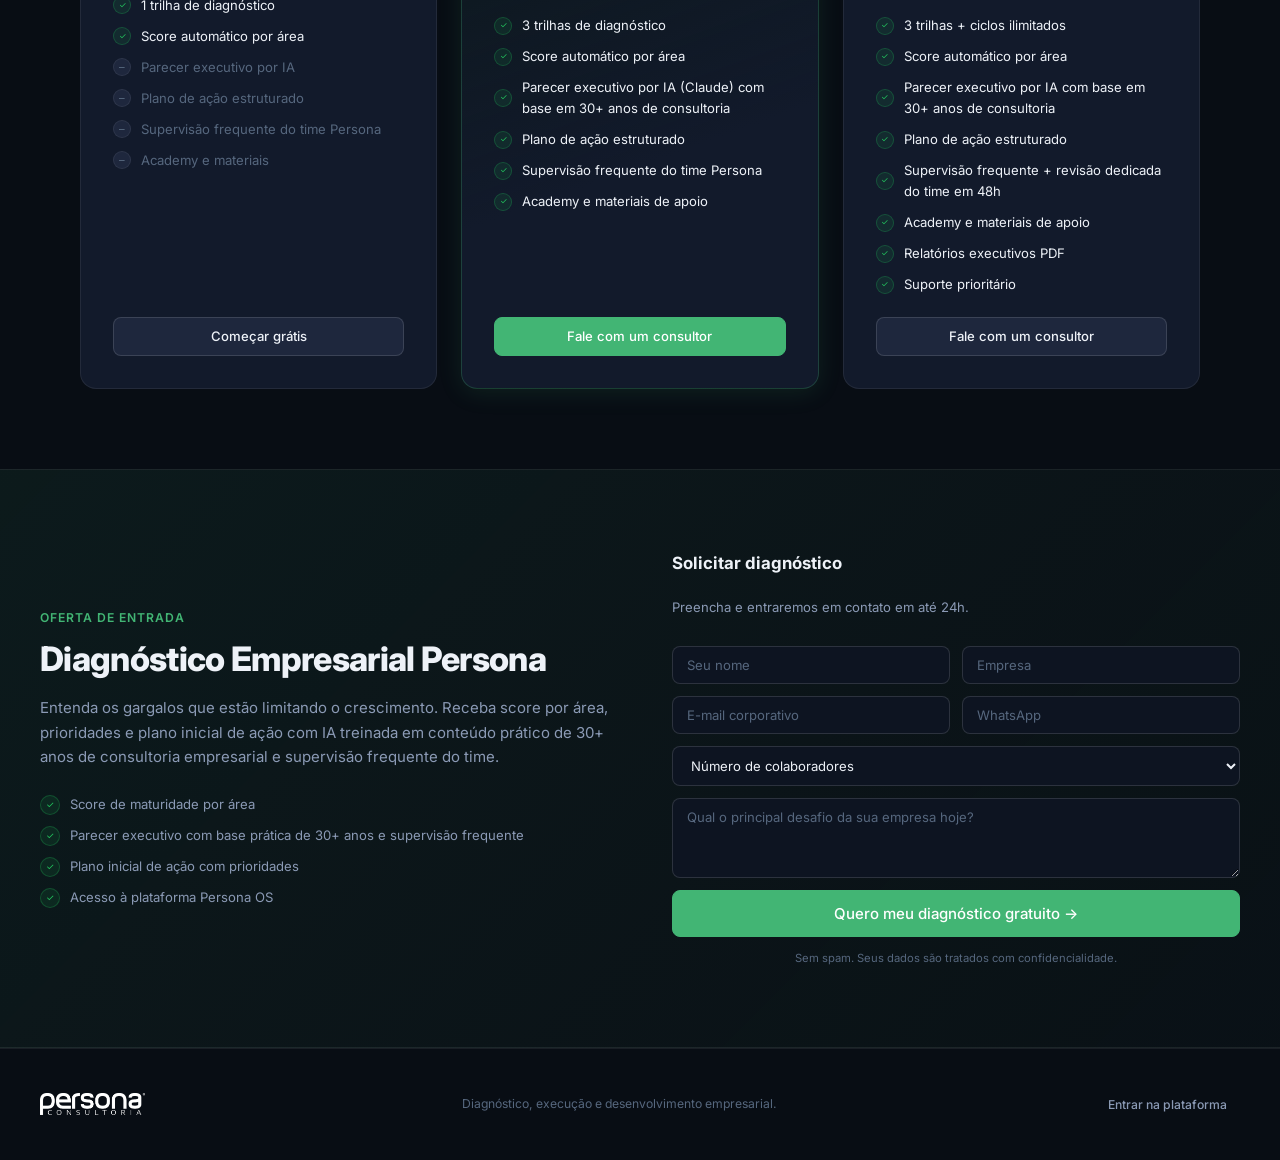
==== commit c3c134d9: "Alinha narrativa de IA com base de 30+ anos e supervisão frequente" ====
--- a/index.html
+++ b/index.html
@@ -32,7 +32,7 @@
       <div>
         <div class="hero-eyebrow">Plataforma de consultoria empresarial</div>
         <h1 class="hero-h1">Clareza para diagnosticar.<br>Método para executar.<br>IA para acelerar.</h1>
-        <p class="hero-sub">A Persona transforma gargalos difusos de gestão em diagnóstico estruturado, plano de ação e evolução mensurável — com IA e metodologia própria.</p>
+        <p class="hero-sub">A Persona transforma gargalos difusos de gestão em diagnóstico estruturado, plano de ação e evolução mensurável — com IA treinada em conteúdo prático acumulado em mais de 30 anos de consultoria empresarial e supervisão frequente do nosso time.</p>
         <div class="hero-actions">
           <a class="btn btn-primary btn-lg" href="#contato" onclick="document.getElementById('contato').scrollIntoView({behavior:'smooth'});return false;">Faça seu diagnóstico agora →</a>
           <button class="btn btn-secondary btn-lg" onclick="document.getElementById('metodo').scrollIntoView({behavior:'smooth'})">Ver como funciona</button>
@@ -40,7 +40,7 @@
         <ul class="hero-metrics">
           <li><strong>3 trilhas</strong><span>Financeiro, Comercial e Gente & Gestão</span></li>
           <li><strong>Cockpit único</strong><span>Diagnóstico, tarefas, indicadores e academy</span></li>
-          <li><strong>IA assistiva</strong><span>Pareceres executivos automáticos</span></li>
+          <li><strong>IA assistiva</strong><span>Pareceres executivos com base prática de 30+ anos e supervisão frequente</span></li>
         </ul>
       </div>
       <div class="hero-panel">
@@ -123,7 +123,7 @@
       <div class="step">
         <div class="step-num">02</div>
         <h4>Priorização</h4>
-        <p>IA gera parecer executivo com os principais riscos e oportunidades para guiar as próximas decisões.</p>
+        <p>IA gera parecer executivo com base em treinamento e conteúdo prático de mais de 30 anos de consultoria empresarial, com supervisão frequente do time Persona.</p>
       </div>
       <div class="step">
         <div class="step-num">03</div>
@@ -151,7 +151,7 @@
           <li>DRE simplificada e fluxo de caixa</li>
           <li>Score de maturidade financeira</li>
           <li>Alertas de saúde do negócio</li>
-          <li>Parecer executivo por IA</li>
+          <li>Parecer executivo por IA com base prática de 30+ anos</li>
         </ul>
       </div>
       <div class="solution-card">
@@ -184,7 +184,7 @@
     <div>
       <div class="section-eyebrow">Por que agora</div>
       <h2 class="section-title">Sua empresa cresceu mais rápido do que seus processos.</h2>
-      <p style="color:var(--text-2);line-height:1.65;margin-bottom:20px">O espaço da Persona está entre a consultoria teórica demais e o software genérico sem acompanhamento: gestão aplicada, próxima e mensurável.</p>
+      <p style="color:var(--text-2);line-height:1.65;margin-bottom:20px">O espaço da Persona está entre a consultoria teórica demais e o software genérico sem acompanhamento: tecnologia aplicada com base prática de mais de 30 anos de consultoria empresarial e supervisão frequente do time.</p>
       <ul class="why-pains">
         <li><span>📉</span>Pouca clareza sobre margem, resultado e fluxo de caixa</li>
         <li><span>🔁</span>Processo comercial dependente de pessoas, sem padrão</li>
@@ -198,7 +198,7 @@
       <div style="margin-top:24px;padding-top:20px;border-top:1px solid var(--border)">
         <div style="display:grid;grid-template-columns:1fr 1fr;gap:16px">
           <div><strong style="font-size:1.375rem;font-weight:800;color:var(--accent)">3</strong><br><small style="color:var(--text-3)">Trilhas especializadas</small></div>
-          <div><strong style="font-size:1.375rem;font-weight:800;color:var(--green)">IA</strong><br><small style="color:var(--text-3)">Pareceres automáticos</small></div>
+          <div><strong style="font-size:1.375rem;font-weight:800;color:var(--green)">IA</strong><br><small style="color:var(--text-3)">30+ anos + supervisão</small></div>
           <div><strong style="font-size:1.375rem;font-weight:800;color:var(--yellow)">360°</strong><br><small style="color:var(--text-3)">Visão integrada da empresa</small></div>
           <div><strong style="font-size:1.375rem;font-weight:800;color:var(--purple)">MVP</strong><br><small style="color:var(--text-3)">Pronto para pilotos</small></div>
         </div>
@@ -223,7 +223,7 @@
           <li class="ok">Score automático por área</li>
           <li class="no">Parecer executivo por IA</li>
           <li class="no">Plano de ação estruturado</li>
-          <li class="no">Revisão do time Persona</li>
+          <li class="no">Supervisão frequente do time Persona</li>
           <li class="no">Academy e materiais</li>
         </ul>
         <a class="btn btn-secondary" style="width:100%;justify-content:center" href="login.html">Começar grátis</a>
@@ -234,13 +234,13 @@
         <div class="plan-name">Essencial</div>
         <div class="plan-price">R$ 297<span>/mês</span></div>
         <div class="plan-period">ou R$ 2.970/ano · 2 meses grátis</div>
-        <p class="plan-desc">O kit completo de diagnóstico, IA e execução para empresas em aceleração.</p>
+        <p class="plan-desc">O kit completo de diagnóstico, IA treinada em conteúdo prático de 30+ anos e execução acompanhada pelo time.</p>
         <ul class="plan-features">
           <li class="ok">3 trilhas de diagnóstico</li>
           <li class="ok">Score automático por área</li>
-          <li class="ok">Parecer executivo por IA (Claude)</li>
+          <li class="ok">Parecer executivo por IA (Claude) com base em 30+ anos de consultoria</li>
           <li class="ok">Plano de ação estruturado</li>
-          <li class="no">Revisão do time Persona</li>
+          <li class="ok">Supervisão frequente do time Persona</li>
           <li class="ok">Academy e materiais de apoio</li>
         </ul>
         <a class="btn btn-primary" style="width:100%;justify-content:center" href="#contato" onclick="document.getElementById('contato').scrollIntoView({behavior:'smooth'});return false;">Fale com um consultor</a>
@@ -250,13 +250,13 @@
         <div class="plan-name">Profissional</div>
         <div class="plan-price">R$ 697<span>/mês</span></div>
         <div class="plan-period">ou R$ 6.970/ano · 2 meses grátis</div>
-        <p class="plan-desc">Diagnóstico + mão na massa do time Persona para empresas que querem resultado.</p>
+        <p class="plan-desc">Diagnóstico + mão na massa do time Persona para empresas que querem resultado com supervisão frequente.</p>
         <ul class="plan-features">
           <li class="ok">3 trilhas + ciclos ilimitados</li>
           <li class="ok">Score automático por área</li>
-          <li class="ok">Parecer executivo por IA</li>
+          <li class="ok">Parecer executivo por IA com base em 30+ anos de consultoria</li>
           <li class="ok">Plano de ação estruturado</li>
-          <li class="ok">Revisão do time Persona em 48h</li>
+          <li class="ok">Supervisão frequente + revisão dedicada do time em 48h</li>
           <li class="ok">Academy e materiais de apoio</li>
           <li class="ok">Relatórios executivos PDF</li>
           <li class="ok">Suporte prioritário</li>
@@ -273,7 +273,7 @@
       <div>
         <div class="section-eyebrow">Oferta de entrada</div>
         <h2 class="section-title">Diagnóstico Empresarial Persona</h2>
-        <p style="color:var(--text-2);line-height:1.65;margin-bottom:24px">Entenda os gargalos que estão limitando o crescimento. Receba score por área, prioridades e plano inicial de ação — tudo em uma devolutiva estruturada.</p>
+        <p style="color:var(--text-2);line-height:1.65;margin-bottom:24px">Entenda os gargalos que estão limitando o crescimento. Receba score por área, prioridades e plano inicial de ação com IA treinada em conteúdo prático de 30+ anos de consultoria empresarial e supervisão frequente do time.</p>
         <ul style="list-style:none;display:flex;flex-direction:column;gap:10px">
           <li style="display:flex;align-items:center;gap:10px;font-size:.875rem;color:var(--text-2)">
             <span style="width:20px;height:20px;background:var(--green-bg);border:1px solid var(--green-border);border-radius:50%;display:inline-flex;align-items:center;justify-content:center;font-size:.625rem;color:var(--green)">✓</span>
@@ -281,7 +281,7 @@
           </li>
           <li style="display:flex;align-items:center;gap:10px;font-size:.875rem;color:var(--text-2)">
             <span style="width:20px;height:20px;background:var(--green-bg);border:1px solid var(--green-border);border-radius:50%;display:inline-flex;align-items:center;justify-content:center;font-size:.625rem;color:var(--green)">✓</span>
-            Parecer executivo com principais gargalos
+            Parecer executivo com base prática de 30+ anos e supervisão frequente
           </li>
           <li style="display:flex;align-items:center;gap:10px;font-size:.875rem;color:var(--text-2)">
             <span style="width:20px;height:20px;background:var(--green-bg);border:1px solid var(--green-border);border-radius:50%;display:inline-flex;align-items:center;justify-content:center;font-size:.625rem;color:var(--green)">✓</span>
